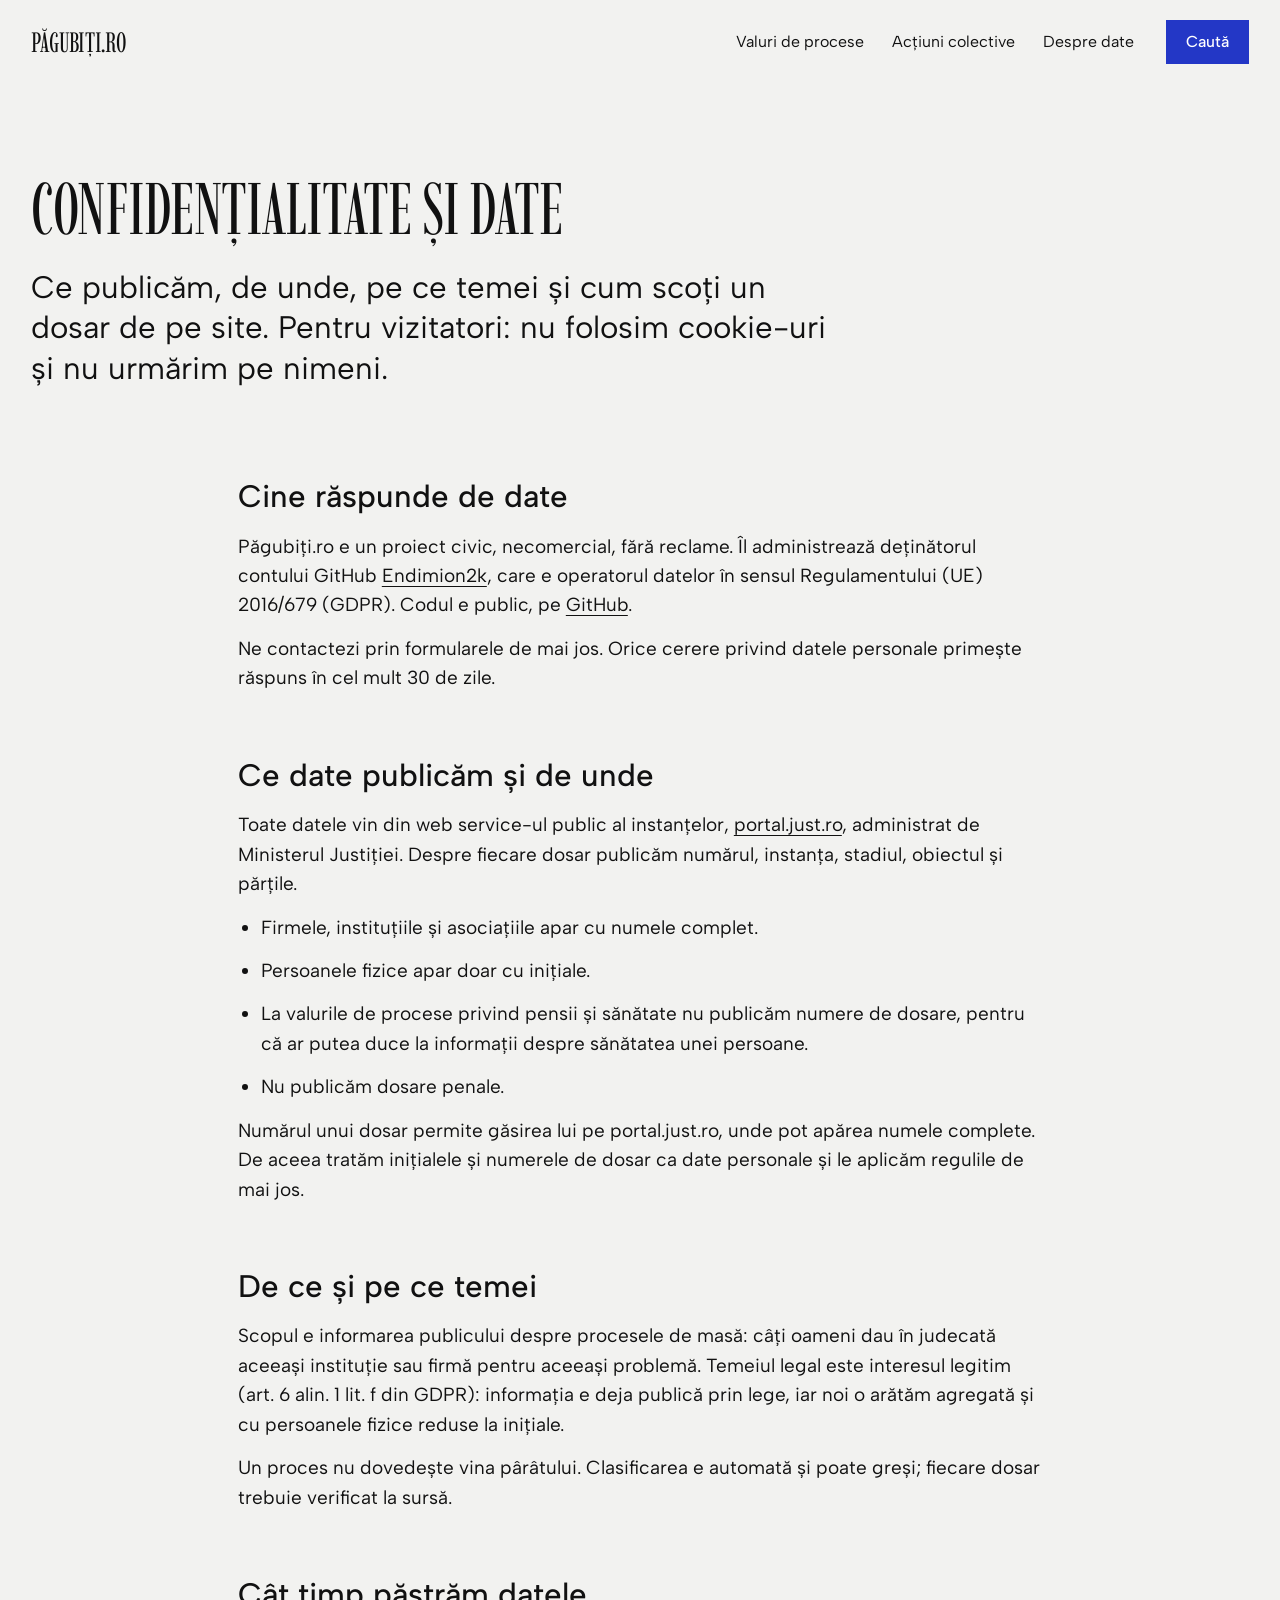
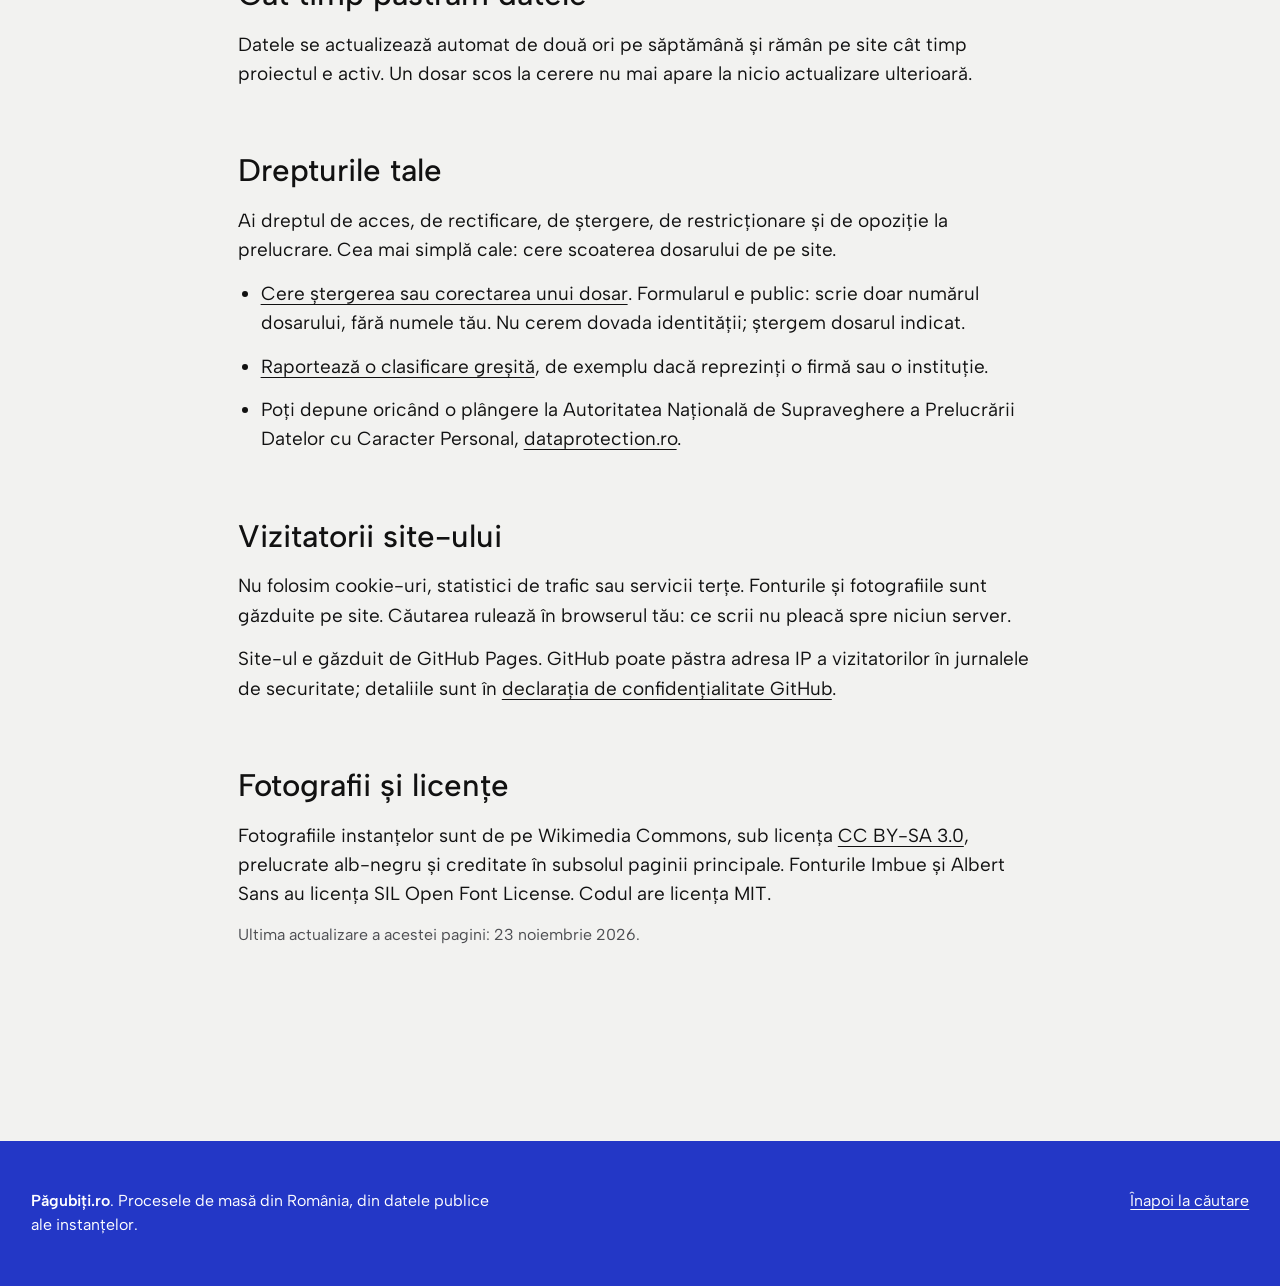
==== web/confidentialitate.html @ 8867af73 "Conformitate GDPR: pagină de confidențialitate, formulare GitHub, minimizare date - Pagina Confidenț" ====
<!doctype html>
<html lang="ro">
<head>
  <meta charset="utf-8">
  <meta name="viewport" content="width=device-width, initial-scale=1">
  <title>Confidențialitate și date · Păgubiți.ro</title>
  <meta name="description" content="Ce date publică Păgubiți.ro, de unde le ia, pe ce temei și cum poți cere ștergerea unui dosar.">
  <meta name="theme-color" content="#f2f2f0">
  <link rel="preload" href="fonts/imbue-latin.woff2" as="font" type="font/woff2" crossorigin>
  <link rel="preload" href="fonts/albert-sans-latin.woff2" as="font" type="font/woff2" crossorigin>
  <link rel="stylesheet" href="fonts.css">
  <link rel="stylesheet" href="style.css">
</head>
<body>
  <header class="doc-head">
    <nav class="nav" aria-label="Principal">
      <a class="wordmark" href="./">Păgubiți.ro</a>
      <ul>
        <li><a href="./#valuri">Valuri de procese</a></li>
        <li><a href="./#colective">Acțiuni colective</a></li>
        <li><a href="./#despre">Despre date</a></li>
      </ul>
      <a class="btn btn-small" href="./#cauta">Caută</a>
    </nav>
  </header>

  <main class="doc">
    <h1>Confidențialitate și date</h1>
    <p class="doc-lede">Ce publicăm, de unde, pe ce temei și cum scoți un dosar de pe site. Pentru vizitatori: nu folosim cookie-uri și nu urmărim pe nimeni.</p>

    <div class="doc-body">
      <h2>Cine răspunde de date</h2>
      <p>Păgubiți.ro e un proiect civic, necomercial, fără reclame. Îl administrează deținătorul contului GitHub <a href="https://github.com/Endimion2k">Endimion2k</a>, care e operatorul datelor în sensul Regulamentului (UE) 2016/679 (GDPR). Codul e public, pe <a href="https://github.com/Endimion2k/zamolxis">GitHub</a>.</p>
      <p>Ne contactezi prin formularele de mai jos. Orice cerere privind datele personale primește răspuns în cel mult 30 de zile.</p>

      <h2>Ce date publicăm și de unde</h2>
      <p>Toate datele vin din web service-ul public al instanțelor, <a href="https://portal.just.ro">portal.just.ro</a>, administrat de Ministerul Justiției. Despre fiecare dosar publicăm numărul, instanța, stadiul, obiectul și părțile.</p>
      <ul>
        <li>Firmele, instituțiile și asociațiile apar cu numele complet.</li>
        <li>Persoanele fizice apar doar cu inițiale.</li>
        <li>La valurile de procese privind pensii și sănătate nu publicăm numere de dosare, pentru că ar putea duce la informații despre sănătatea unei persoane.</li>
        <li>Nu publicăm dosare penale.</li>
      </ul>
      <p>Numărul unui dosar permite găsirea lui pe portal.just.ro, unde pot apărea numele complete. De aceea tratăm inițialele și numerele de dosar ca date personale și le aplicăm regulile de mai jos.</p>

      <h2>De ce și pe ce temei</h2>
      <p>Scopul e informarea publicului despre procesele de masă: câți oameni dau în judecată aceeași instituție sau firmă pentru aceeași problemă. Temeiul legal este interesul legitim (art. 6 alin. 1 lit. f din GDPR): informația e deja publică prin lege, iar noi o arătăm agregată și cu persoanele fizice reduse la inițiale.</p>
      <p>Un proces nu dovedește vina pârâtului. Clasificarea e automată și poate greși; fiecare dosar trebuie verificat la sursă.</p>

      <h2>Cât timp păstrăm datele</h2>
      <p>Datele se actualizează automat de două ori pe săptămână și rămân pe site cât timp proiectul e activ. Un dosar scos la cerere nu mai apare la nicio actualizare ulterioară.</p>

      <h2>Drepturile tale</h2>
      <p>Ai dreptul de acces, de rectificare, de ștergere, de restricționare și de opoziție la prelucrare. Cea mai simplă cale: cere scoaterea dosarului de pe site.</p>
      <ul>
        <li><a href="https://github.com/Endimion2k/zamolxis/issues/new?template=1-date-personale.yml">Cere ștergerea sau corectarea unui dosar</a>. Formularul e public: scrie doar numărul dosarului, fără numele tău. Nu cerem dovada identității; ștergem dosarul indicat.</li>
        <li><a href="https://github.com/Endimion2k/zamolxis/issues/new?template=2-corectura.yml">Raportează o clasificare greșită</a>, de exemplu dacă reprezinți o firmă sau o instituție.</li>
        <li>Poți depune oricând o plângere la Autoritatea Națională de Supraveghere a Prelucrării Datelor cu Caracter Personal, <a href="https://www.dataprotection.ro/">dataprotection.ro</a>.</li>
      </ul>

      <h2>Vizitatorii site-ului</h2>
      <p>Nu folosim cookie-uri, statistici de trafic sau servicii terțe. Fonturile și fotografiile sunt găzduite pe site. Căutarea rulează în browserul tău: ce scrii nu pleacă spre niciun server.</p>
      <p>Site-ul e găzduit de GitHub Pages. GitHub poate păstra adresa IP a vizitatorilor în jurnalele de securitate; detaliile sunt în <a href="https://docs.github.com/en/site-policy/privacy-policies/github-general-privacy-statement">declarația de confidențialitate GitHub</a>.</p>

      <h2>Fotografii și licențe</h2>
      <p>Fotografiile instanțelor sunt de pe Wikimedia Commons, sub licența <a href="https://creativecommons.org/licenses/by-sa/3.0/">CC BY-SA 3.0</a>, prelucrate alb-negru și creditate în subsolul paginii principale. Fonturile Imbue și Albert Sans au licența SIL Open Font License. Codul are licența MIT.</p>

      <p class="note">Ultima actualizare a acestei pagini: 23 noiembrie 2026.</p>
    </div>
  </main>

  <footer class="footer footer-short">
    <div class="frame">
      <div class="footer-top">
        <p><b>Păgubiți.ro</b>. Procesele de masă din România, din datele publice ale instanțelor.</p>
        <a href="./">Înapoi la căutare</a>
      </div>
    </div>
  </footer>
</body>
</html>
---- web/fonts.css ----
@font-face {
  font-family: 'Albert Sans';
  font-style: normal;
  font-weight: 400 700;
  font-display: swap;
  src: url(fonts/albert-sans-latin-ext.woff2) format('woff2');
  unicode-range: U+0100-02BA, U+02BD-02C5, U+02C7-02CC, U+02CE-02D7, U+02DD-02FF, U+0304, U+0308, U+0329, U+1D00-1DBF, U+1E00-1E9F, U+1EF2-1EFF, U+2020, U+20A0-20AB, U+20AD-20C4, U+2113, U+2C60-2C7F, U+A720-A7FF;
}
@font-face {
  font-family: 'Albert Sans';
  font-style: normal;
  font-weight: 400 700;
  font-display: swap;
  src: url(fonts/albert-sans-latin.woff2) format('woff2');
  unicode-range: U+0000-00FF, U+0131, U+0152-0153, U+02BB-02BC, U+02C6, U+02DA, U+02DC, U+0304, U+0308, U+0329, U+2000-206F, U+20AC, U+2122, U+2191, U+2193, U+2212, U+2215, U+FEFF, U+FFFD;
}
@font-face {
  font-family: 'Imbue';
  font-style: normal;
  font-weight: 400 700;
  font-display: swap;
  src: url(fonts/imbue-latin-ext.woff2) format('woff2');
  unicode-range: U+0100-02BA, U+02BD-02C5, U+02C7-02CC, U+02CE-02D7, U+02DD-02FF, U+0304, U+0308, U+0329, U+1D00-1DBF, U+1E00-1E9F, U+1EF2-1EFF, U+2020, U+20A0-20AB, U+20AD-20C4, U+2113, U+2C60-2C7F, U+A720-A7FF;
}
@font-face {
  font-family: 'Imbue';
  font-style: normal;
  font-weight: 400 700;
  font-display: swap;
  src: url(fonts/imbue-latin.woff2) format('woff2');
  unicode-range: U+0000-00FF, U+0131, U+0152-0153, U+02BB-02BC, U+02C6, U+02DA, U+02DC, U+0304, U+0308, U+0329, U+2000-206F, U+20AC, U+2122, U+2191, U+2193, U+2212, U+2215, U+FEFF, U+FFFD;
}
---- web/style.css ----
/* Păgubiți.ro — un registru public, tipărit mare.
   Hârtie neutră, cerneală neagră, un singur albastru de ștampilă pentru acțiune. */
:root {
  --bg: #f2f2f0;
  --surface: #e6e6e3;
  --ink: #111111;
  --muted: #4c4d51;
  --accent: #2337c6;
  --accent-hover: #1a2a99;
  --accent-ink: #ffffff;
  --field: #111111;
  --field-ink: #f2f2f0;
  --field-muted: #b9b9b6;

  --display: "Imbue", "Times New Roman", serif;
  --text: "Albert Sans", system-ui, sans-serif;

  --step-small: clamp(0.9375rem, 0.9rem + 0.12vw, 1rem);
  --step-body: clamp(1.0625rem, 1rem + 0.25vw, 1.1875rem);
  --step-lead: clamp(1.25rem, 0.95rem + 1.25vw, 2.25rem);
  --step-head: clamp(2.25rem, 1.2rem + 4.2vw, 5.5rem);
  --step-display: clamp(4.5rem, 1rem + 11vw, 12.5rem);

  --margin: clamp(16px, 2.4vw, 36px);
  --gap: clamp(120px, 14vw, 220px);
  --ease: cubic-bezier(0.16, 1, 0.3, 1);
}

*, *::before, *::after { box-sizing: border-box; }
html { -webkit-text-size-adjust: 100%; scroll-behavior: smooth; scroll-padding-top: 24px; }
body {
  margin: 0; background: var(--bg); color: var(--ink);
  font: 400 var(--step-body)/1.55 var(--text);
  font-kerning: normal; text-rendering: optimizeLegibility;
}
img { display: block; max-width: 100%; height: auto; }
a { color: inherit; text-decoration: underline; text-decoration-thickness: 1px; text-underline-offset: 0.2em; }
a:hover { text-decoration-thickness: 2px; }
button { font: inherit; color: inherit; }
::selection { background: var(--accent); color: var(--accent-ink); }
:focus-visible { outline: 3px solid var(--accent); outline-offset: 3px; }
input { caret-color: var(--accent); }
.vh { position: absolute !important; width: 1px; height: 1px; overflow: hidden; clip: rect(0 0 0 0); white-space: nowrap; }
.skip { position: absolute; left: var(--margin); top: -60px; background: var(--ink); color: var(--bg); padding: 10px 16px; z-index: 10; }
.skip:focus { top: 12px; }
.frame { padding-inline: var(--margin); }
b { font-weight: 600; }

/* ---------- butoane ---------- */
.btn {
  display: inline-flex; align-items: center; justify-content: center;
  min-height: 56px; padding: 0 28px; border: 0; border-radius: 0;
  background: var(--accent); color: var(--accent-ink);
  font: 500 var(--step-body)/1 var(--text); text-decoration: none; cursor: pointer;
  transition: background-color .2s var(--ease), transform .2s var(--ease);
}
.btn:hover { background: var(--accent-hover); }
.btn:active { transform: translateY(1px) scale(.98); }
.btn-small { min-height: 44px; padding: 0 20px; font-size: var(--step-small); }

/* ---------- primul ecran ---------- */
.hero { min-height: 100svh; display: flex; flex-direction: column; padding: 0 var(--margin); }
.nav { display: flex; align-items: center; gap: 32px; min-height: 84px; }
.wordmark { font: 400 1.75rem/1 var(--display); text-transform: uppercase; text-decoration: none; letter-spacing: -0.01em; }
.nav ul { display: flex; gap: 28px; list-style: none; margin: 0 0 0 auto; padding: 0; font-size: var(--step-small); }
.nav ul a { padding: 10px 0; text-decoration-color: transparent; text-decoration-thickness: 2px; transition: text-decoration-color .3s var(--ease); }
.nav ul a:hover { text-decoration-color: currentColor; }

.stage { flex: 1; display: grid; grid-template-rows: 1fr auto auto; }
.sentence {
  margin: 0; align-self: end;
  display: grid; grid-template-columns: 1fr 36vw 1fr; column-gap: 24px; align-items: center;
  font: 400 var(--step-display)/0.9 var(--display); text-transform: uppercase;
  letter-spacing: -0.01em; font-optical-sizing: auto;
}
.half { white-space: nowrap; }
.half-a { grid-column: 1; }
.half-b { grid-column: 3; justify-self: end; }

.reel {
  grid-column: 2; display: block; position: relative; aspect-ratio: 16 / 9; overflow: hidden;
  background: var(--surface);
}
.reel-item { position: absolute; inset: 0; opacity: 0; transition: opacity 1.2s var(--ease); }
.reel-item.on { opacity: 1; }
.reel-item:first-child { opacity: 1; }
.js .reel-item:first-child:not(.on) { opacity: 0; }
.reel-item img { width: 100%; height: 100%; object-fit: cover; transform: scale(1.04); }
.reel-item.on img { animation: drift 9s linear both; }
@keyframes drift { from { transform: scale(1.04) translateX(0); } to { transform: scale(1.12) translateX(-2%); } }
.reel-cap {
  margin: 14px 0 0 calc(50% - 18vw); width: 36vw; min-height: 3.2em;
  font-size: var(--step-small); color: var(--muted);
}

.hero-foot {
  display: grid; grid-template-columns: minmax(0, 7fr) minmax(0, 5fr); column-gap: 48px; row-gap: 14px;
  padding: 40px 0 32px; align-items: end;
}
.lede { grid-column: 1; margin: 0; font-size: var(--step-lead); line-height: 1.3; max-width: 32ch; }
.search { grid-column: 1; grid-row: 2; display: flex; max-width: 640px; }
.search input {
  flex: 1; min-width: 0; min-height: 56px; padding: 0 18px; border: 0; border-radius: 0;
  background: var(--surface); color: var(--ink); font: inherit; font-size: var(--step-body);
  transition: background-color .2s var(--ease);
}
.search input::placeholder { color: var(--muted); opacity: 1; }
.search input:focus { outline: none; background: #dcdcd8; }
.search:focus-within { outline: 3px solid var(--accent); outline-offset: 3px; }
.hint { grid-column: 1; grid-row: 3; margin: 0; font-size: var(--step-small); color: var(--muted); max-width: 640px; }
.try { background: none; border: 0; padding: 4px 0; color: var(--ink); text-decoration: underline; text-underline-offset: .2em; cursor: pointer; }
.try:hover { text-decoration-thickness: 2px; }

/* ---------- rezultatele căutării ---------- */
.results { padding-top: clamp(64px, 8vw, 120px); }
.results-h { font: 400 var(--step-head)/0.95 var(--display); text-transform: uppercase; margin: 0 0 24px; }
.results-lead { font-size: var(--step-lead); line-height: 1.3; max-width: 34ch; margin: 0 0 32px; }
.results-lead strong { font-weight: 600; }
.results h3 { font: 500 var(--step-body)/1.3 var(--text); margin: 48px 0 8px; color: var(--muted); }
.results-grid { display: grid; grid-template-columns: repeat(12, minmax(0, 1fr)); column-gap: 24px; align-items: start; }
.results-head { grid-column: 1 / span 5; position: sticky; top: 32px; }
#rez-body { grid-column: 6 / -1; }
#rez-body h3:first-child { margin-top: 8px; }

/* ---------- cifrele, ca propoziție ---------- */
.figures { background: var(--field); color: var(--field-ink); margin-top: clamp(72px, 8vw, 128px); }
.figures .frame {
  display: grid; grid-template-columns: repeat(12, minmax(0, 1fr)); column-gap: 24px;
  padding-block: clamp(96px, 11vw, 168px); align-items: end;
}
.figures-text {
  grid-column: 1 / span 8; grid-row: 1;
  font: 400 var(--step-lead)/1.3 var(--text); color: var(--field-muted); margin: 0;
}
.figures-text b { color: var(--field-ink); font-weight: 500; font-variant-numeric: lining-nums; }
.figures-note { grid-column: 1 / span 8; grid-row: 2; margin: 40px 0 0; font-size: var(--step-small); color: var(--field-muted); }
.figures-photo { grid-column: 10 / -1; grid-row: 1 / span 2; margin: 0; }
.figures-photo img { aspect-ratio: 4 / 5; object-fit: cover; width: 100%; }
.figures-photo figcaption { margin-top: 12px; font-size: var(--step-small); color: var(--field-muted); }

/* ---------- valuri: titlu, tabel împins la dreapta ---------- */
.waves { padding-top: var(--gap); }
.section-h { font: 400 var(--step-head)/0.95 var(--display); text-transform: uppercase; letter-spacing: -0.01em; margin: 0; text-wrap: balance; }
.waves .section-h { padding-left: 3vw; }
.waves-grid { display: grid; grid-template-columns: repeat(12, minmax(0, 1fr)); column-gap: 24px; margin-top: 96px; align-items: start; }
.waves-photo { grid-column: 1 / span 4; margin: 0; position: sticky; top: 32px; }
.waves-photo img { aspect-ratio: 4 / 5; object-fit: cover; width: 100%; }
.waves-photo figcaption, .pin-photo figcaption { margin-top: 12px; font-size: var(--step-small); color: var(--muted); max-width: 36ch; }
.waves-table { grid-column: 6 / span 7; }
.waves-intro { margin: 0 0 32px; max-width: 56ch; }

.filters { display: flex; flex-wrap: wrap; gap: 6px 22px; margin-bottom: 28px; font-size: var(--step-small); }
.filters button {
  background: none; border: 0; padding: 8px 0; cursor: pointer; color: var(--muted);
  text-decoration: underline transparent; text-underline-offset: .35em; text-decoration-thickness: 2px;
  transition: color .2s var(--ease), text-decoration-color .2s var(--ease);
}
.filters button:hover { color: var(--ink); }
.filters button[aria-pressed="true"] { color: var(--ink); text-decoration-color: var(--ink); font-weight: 500; }
.filters span { font-variant-numeric: tabular-nums; }

.rows, .cases { list-style: none; margin: 0; padding: 0; }
.row + .row { margin-top: 6px; }
.row-btn {
  width: 100%; display: grid; grid-template-columns: 5.5ch minmax(0, 1fr) auto; gap: 24px; align-items: baseline;
  background: none; border: 0; padding: 18px 16px 18px 0; text-align: left; cursor: pointer;
  transition: background-color .25s var(--ease), padding .25s var(--ease);
}
.row-btn:hover, .row-btn[aria-expanded="true"] { background: var(--surface); padding-left: 16px; }
.row-n { font: 400 var(--step-lead)/1 var(--display); font-variant-numeric: lining-nums tabular-nums; text-align: right; }
.row-t { display: block; font-weight: 500; }
.row-s { display: block; color: var(--muted); }
.row-d { font-size: var(--step-small); color: var(--muted); white-space: nowrap; }
.row-plus { display: inline-block; width: 12px; height: 12px; margin-left: 12px; position: relative; transition: transform .3s var(--ease); }
.row-plus::before, .row-plus::after { content: ""; position: absolute; background: currentColor; left: 0; top: 5px; width: 12px; height: 2px; }
.row-plus::after { transform: rotate(90deg); transition: transform .3s var(--ease); }
[aria-expanded="true"] .row-plus::after { transform: rotate(0); }
.row-panel { background: var(--surface); padding: 4px 24px 28px calc(5.5ch + 24px); }
.row-panel[hidden] { display: none; }
.row-panel p { margin: 0 0 16px; max-width: 60ch; }
.panel-cols { display: grid; grid-template-columns: 1fr 1fr; gap: 24px; font-size: var(--step-small); }
.panel-cols h4 { margin: 0 0 6px; font-size: var(--step-small); font-weight: 600; }
.panel-cols ul { list-style: none; margin: 0; padding: 0; }
.panel-cols li { display: flex; justify-content: space-between; gap: 16px; padding: 3px 0; }
.panel-cols li span:last-child { font-variant-numeric: tabular-nums; color: var(--muted); }
.out { display: inline-block; margin-top: 20px; font-weight: 500; }

.more {
  margin-top: 32px; background: none; border: 0; padding: 12px 0; cursor: pointer; font-weight: 500;
  text-decoration: underline; text-underline-offset: .25em;
}
.more:hover { text-decoration-thickness: 2px; }
.empty { color: var(--muted); padding: 18px 0; }

/* ---------- acțiuni colective: titlul stă, lista trece ---------- */
.collective { padding-top: var(--gap); }
.collective-grid { display: grid; grid-template-columns: repeat(12, minmax(0, 1fr)); column-gap: 24px; align-items: start; }
.collective-pin { grid-column: 1 / span 5; position: sticky; top: 32px; }
.collective-pin p { max-width: 42ch; margin: 28px 0 0; }
.pin-photo { margin: 40px 0 0; max-width: 520px; }
.pin-photo img { aspect-ratio: 3 / 2; object-fit: cover; width: 100%; }
.collective-list { grid-column: 7 / span 6; padding-top: 12px; }
.case + .case { margin-top: 36px; }
.case-t { font-size: var(--step-body); line-height: 1.45; margin: 0 0 8px; font-weight: 500; text-wrap: pretty; max-width: 60ch; }
.case-m { margin: 0; font-size: var(--step-small); color: var(--muted); }
.case-m .lvl { color: var(--ink); font-weight: 500; }
.case-m .lvl.rev { color: var(--muted); font-weight: 400; }
.case-more {
  margin-top: 8px; background: none; border: 0; padding: 6px 0; cursor: pointer; font-size: var(--step-small);
  text-decoration: underline; text-underline-offset: .25em;
}
.case-more:hover { text-decoration-thickness: 2px; }
.case-panel { margin-top: 12px; padding: 20px 24px; background: var(--surface); font-size: var(--step-small); max-width: 64ch; }
.case-panel[hidden] { display: none; }
.case-panel p { margin: 0; }
.case-panel ul { margin: 10px 0 0; padding-left: 1.1em; color: var(--muted); }

/* ---------- pașii, în trepte ---------- */
.steps { padding-top: var(--gap); }
.stair { list-style: none; margin: 0; padding: 0; display: grid; grid-template-columns: repeat(12, minmax(0, 1fr)); column-gap: 24px; row-gap: 56px; }
.stair li { grid-column: 1 / -1; }
.stair li:nth-child(2) { grid-column-start: 3; }
.stair li:nth-child(3) { grid-column-start: 5; }
.stair li:nth-child(4) { grid-column-start: 7; }
.stair h3 { font: 400 var(--step-head)/1 var(--display); text-transform: uppercase; letter-spacing: -0.01em; margin: 0; white-space: nowrap; }
.stair li:last-child h3 { color: var(--accent); }
.stair p { margin: 12px 0 0; max-width: 34ch; color: var(--muted); }

/* ---------- despre ---------- */
.about { padding-block: var(--gap); }
.about-grid { display: grid; grid-template-columns: repeat(12, minmax(0, 1fr)); column-gap: 24px; }
.facts { grid-column: 1 / span 2; list-style: none; margin: 0; padding: 0; font-size: var(--step-small); }
.facts li + li { margin-top: 24px; }
.facts b { display: block; font-weight: 600; }
.about-text { grid-column: 3 / -1; }
.about-text .section-h { margin-bottom: 48px; max-width: none; }
.about-lead { font-size: var(--step-lead); line-height: 1.3; margin: 0; max-width: 58ch; }
.about-soft { color: var(--muted); margin-top: 1.2em; }
.dropcap { float: left; width: 3.66em; height: 3.66em; object-fit: cover; margin: 0.15em 0.5em 0 0; }

/* ---------- final ---------- */
.footer { background: var(--accent); color: var(--accent-ink); }
.footer .frame { min-height: 92svh; display: flex; flex-direction: column; padding-block: 40px 32px; }
.footer-top { display: flex; justify-content: space-between; gap: 24px; font-size: var(--step-small); }
.footer-top p { margin: 0; max-width: 46ch; }
.footer-cta { margin: auto 0 16px; font-size: var(--step-lead); position: relative; z-index: 1; }
.footer-big {
  font: 400 clamp(3.5rem, 0.5rem + 18.6vw, 22rem)/0.88 var(--display); text-transform: uppercase;
  letter-spacing: -0.01em; text-decoration: none; display: block; width: fit-content;
  transition: opacity .3s var(--ease);
}
.footer-big:hover { opacity: .82; }
.footer-meta { display: grid; grid-template-columns: 1fr 2fr 1fr; gap: 24px; margin-top: 64px; font-size: var(--step-small); align-items: start; }
.footer-meta p { margin: 0; }
.footer-meta p:last-child { text-align: right; }
.credits { color: #dfe3ff; }
.footer-links { list-style: none; margin: 0; padding: 0; display: grid; gap: 8px; }

/* ---------- pagini de text (confidențialitate) ---------- */
.doc-head { padding: 0 var(--margin); }
.doc { padding: clamp(48px, 7vw, 112px) var(--margin) var(--gap); display: grid; grid-template-columns: repeat(12, minmax(0, 1fr)); column-gap: 24px; }
.doc h1 { grid-column: 1 / -1; font: 400 var(--step-head)/0.95 var(--display); text-transform: uppercase; letter-spacing: -0.01em; margin: 0 0 24px; }
.doc .doc-lede { grid-column: 1 / span 8; font-size: var(--step-lead); line-height: 1.3; margin: 0 0 clamp(56px, 7vw, 96px); max-width: 40ch; }
.doc-body { grid-column: 3 / span 8; max-width: 68ch; }
.doc-body h2 { font: 500 var(--step-lead)/1.2 var(--text); margin: 64px 0 16px; }
.doc-body h2:first-child { margin-top: 0; }
.doc-body p, .doc-body li { margin: 0 0 14px; }
.doc-body ul { padding-left: 1.2em; margin: 0 0 14px; }
.doc-body .note { color: var(--muted); font-size: var(--step-small); }
@media (max-width: 1024px) { .doc-body, .doc .doc-lede { grid-column: 1 / -1; } }

/* ---------- mișcare la intrare ---------- */
.js .rise { opacity: 0; transform: translateY(24px); transition: opacity .9s var(--ease), transform .9s var(--ease); transition-delay: var(--d, 0ms); }
.js .rise.in { opacity: 1; transform: none; }
.js .half { transition: transform .9s var(--ease); }
.js .pre .half-a { transform: translateX(-3vw); }
.js .pre .half-b { transform: translateX(3vw); }

@media (prefers-reduced-motion: reduce) {
  html { scroll-behavior: auto; }
  *, *::before, *::after { animation: none !important; transition-duration: .01ms !important; transition-delay: 0ms !important; }
  .js .rise, .js .pre .half-a, .js .pre .half-b { opacity: 1; transform: none; }
}

/* ---------- tabletă ---------- */
@media (max-width: 1024px) {
  .nav ul { display: none; }
  .nav .btn-small { margin-left: auto; }
  .hero-foot { grid-template-columns: 1fr; }
  .waves-photo { grid-column: 1 / span 5; }
  .waves-table { grid-column: 6 / -1; }
  .row-btn { grid-template-columns: 5ch minmax(0, 1fr); }
  .row-d { grid-column: 2; }
  .row-panel { padding-left: 24px; }
  .collective-pin { grid-column: 1 / span 5; }
  .collective-list { grid-column: 6 / -1; }
  .figures-text, .figures-note { grid-column: 1 / span 8; }
  .figures-photo { grid-column: 9 / -1; }
  .footer .frame { min-height: 64svh; }
  .stair li:nth-child(2) { grid-column-start: 2; }
  .stair li:nth-child(3) { grid-column-start: 3; }
  .stair li:nth-child(4) { grid-column-start: 4; }
  .facts { grid-column: 1 / -1; grid-row: 2; display: flex; gap: 32px; margin-top: 56px; }
  .facts li + li { margin-top: 0; }
  .about-text { grid-column: 1 / -1; }
}

/* ---------- telefon ---------- */
@media (max-width: 700px) {
  .nav { min-height: 68px; }
  .wordmark { font-size: 1.5rem; }
  .stage { display: block; padding-top: 12px; }
  .sentence { grid-template-columns: 1fr; row-gap: 16px; font-size: 21vw; }
  .half-a, .reel, .half-b { grid-column: 1; }
  .reel { aspect-ratio: 4 / 3; }
  .reel-cap { margin: 12px 0 0; width: auto; min-height: 0; }
  .hero-foot { padding-top: 32px; }
  .lede { max-width: none; }
  .search .btn { padding: 0 20px; }
  .waves .section-h { padding-left: 0; }
  .results-grid { display: block; }
  .results-head { position: static; }
  .figures .frame { display: block; }
  .figures-photo { width: 60%; margin: 48px 0 0 auto; }
  .waves-grid { display: block; margin-top: 48px; }
  .waves-photo { position: static; width: 60%; margin: 0 0 48px auto; }
  .row-btn { grid-template-columns: 4.2ch minmax(0, 1fr); gap: 16px; }
  .row-panel { padding: 4px 16px 24px; }
  .panel-cols { grid-template-columns: 1fr; }
  .collective-grid { display: block; }
  .collective-pin { position: static; }
  .collective-list { padding-top: 48px; }
  .stair { display: block; }
  .stair li + li { margin-top: 40px; }
  .stair li:nth-child(2) { padding-left: 6vw; }
  .stair li:nth-child(3) { padding-left: 12vw; }
  .stair li:nth-child(4) { padding-left: 18vw; }
  .stair h3 { white-space: normal; font-size: 11vw; }
  .facts { flex-direction: column; gap: 16px; }
  .dropcap { width: 4.6em; height: 4.6em; }
  .footer-top { flex-direction: column; }
  .footer-big { font-size: 17.5vw; }
  .footer-meta { grid-template-columns: 1fr; gap: 24px; }
  .footer-meta p:last-child { text-align: left; }
}

.footer-short .frame { min-height: 0; padding-block: 48px; }
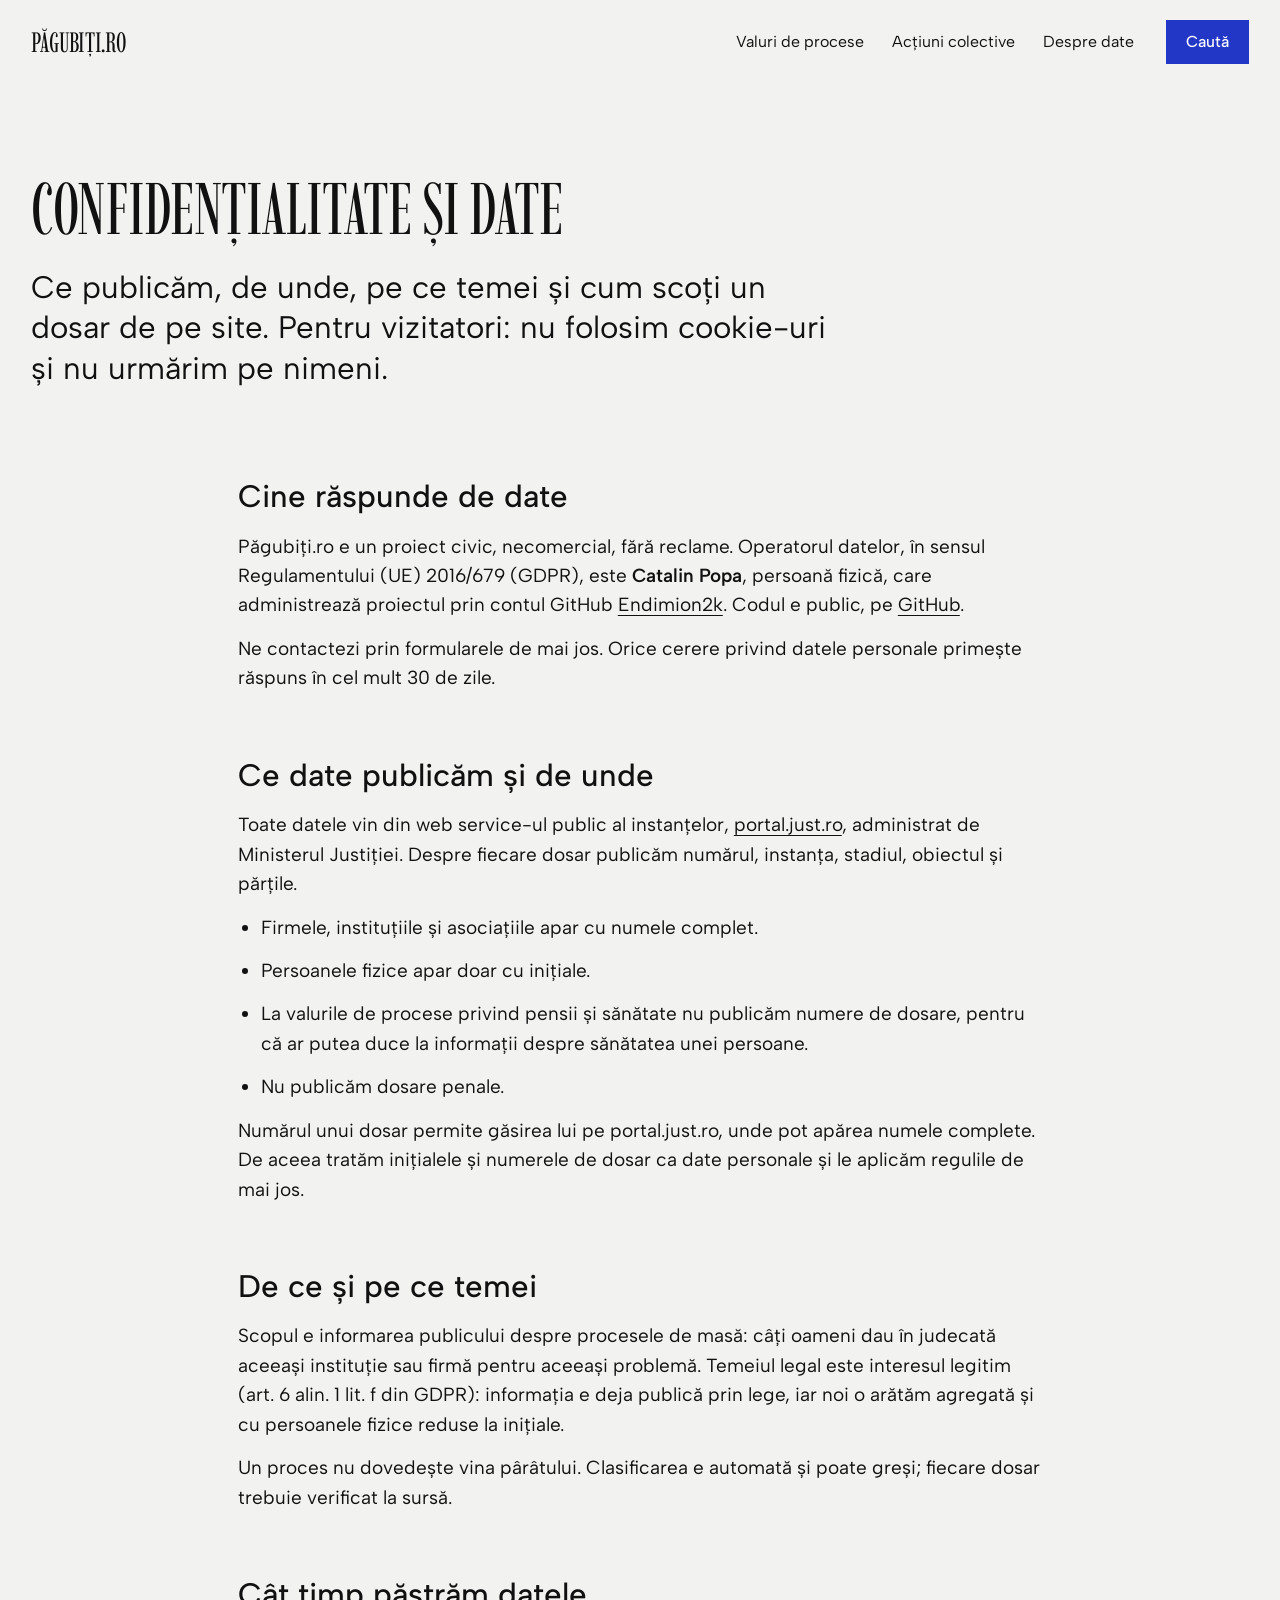
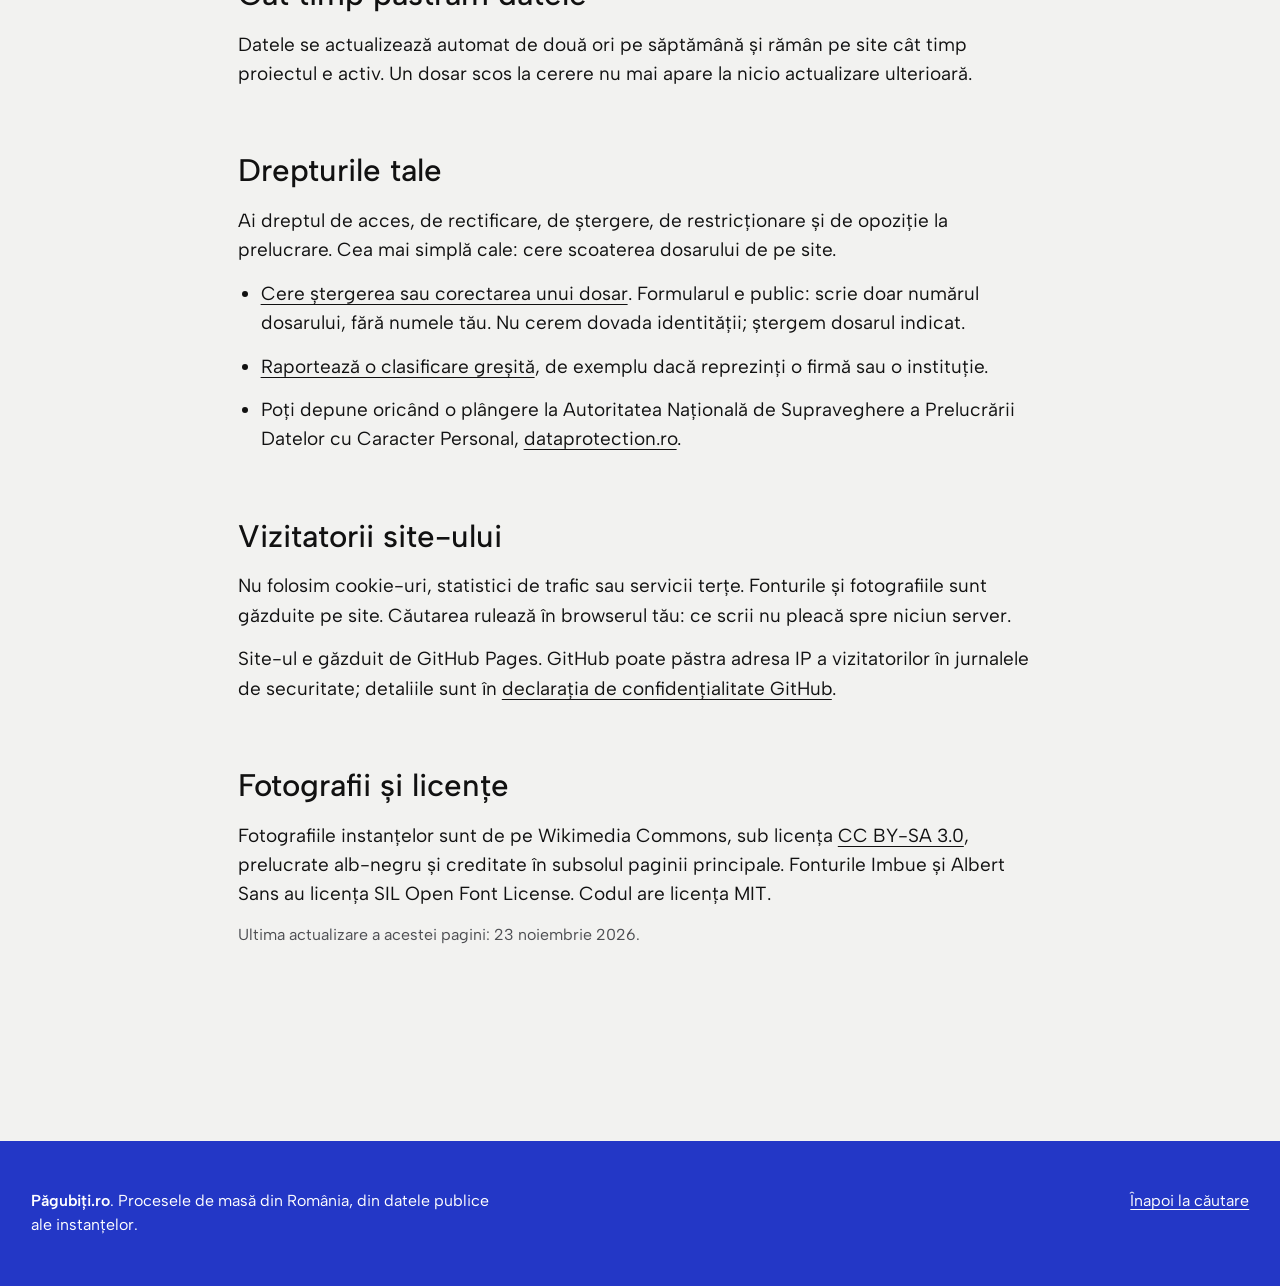
==== commit 96e51566: "Operatorul datelor: Catalin Popa Co-Authored-By: Claude Opus 5.5 <noreply@anthropic.com>" ====
--- a/web/confidentialitate.html
+++ b/web/confidentialitate.html
@@ -30,7 +30,7 @@
 
     <div class="doc-body">
       <h2>Cine răspunde de date</h2>
-      <p>Păgubiți.ro e un proiect civic, necomercial, fără reclame. Îl administrează deținătorul contului GitHub <a href="https://github.com/Endimion2k">Endimion2k</a>, care e operatorul datelor în sensul Regulamentului (UE) 2016/679 (GDPR). Codul e public, pe <a href="https://github.com/Endimion2k/zamolxis">GitHub</a>.</p>
+      <p>Păgubiți.ro e un proiect civic, necomercial, fără reclame. Operatorul datelor, în sensul Regulamentului (UE) 2016/679 (GDPR), este <b>Catalin Popa</b>, persoană fizică, care administrează proiectul prin contul GitHub <a href="https://github.com/Endimion2k">Endimion2k</a>. Codul e public, pe <a href="https://github.com/Endimion2k/zamolxis">GitHub</a>.</p>
       <p>Ne contactezi prin formularele de mai jos. Orice cerere privind datele personale primește răspuns în cel mult 30 de zile.</p>
 
       <h2>Ce date publicăm și de unde</h2>
